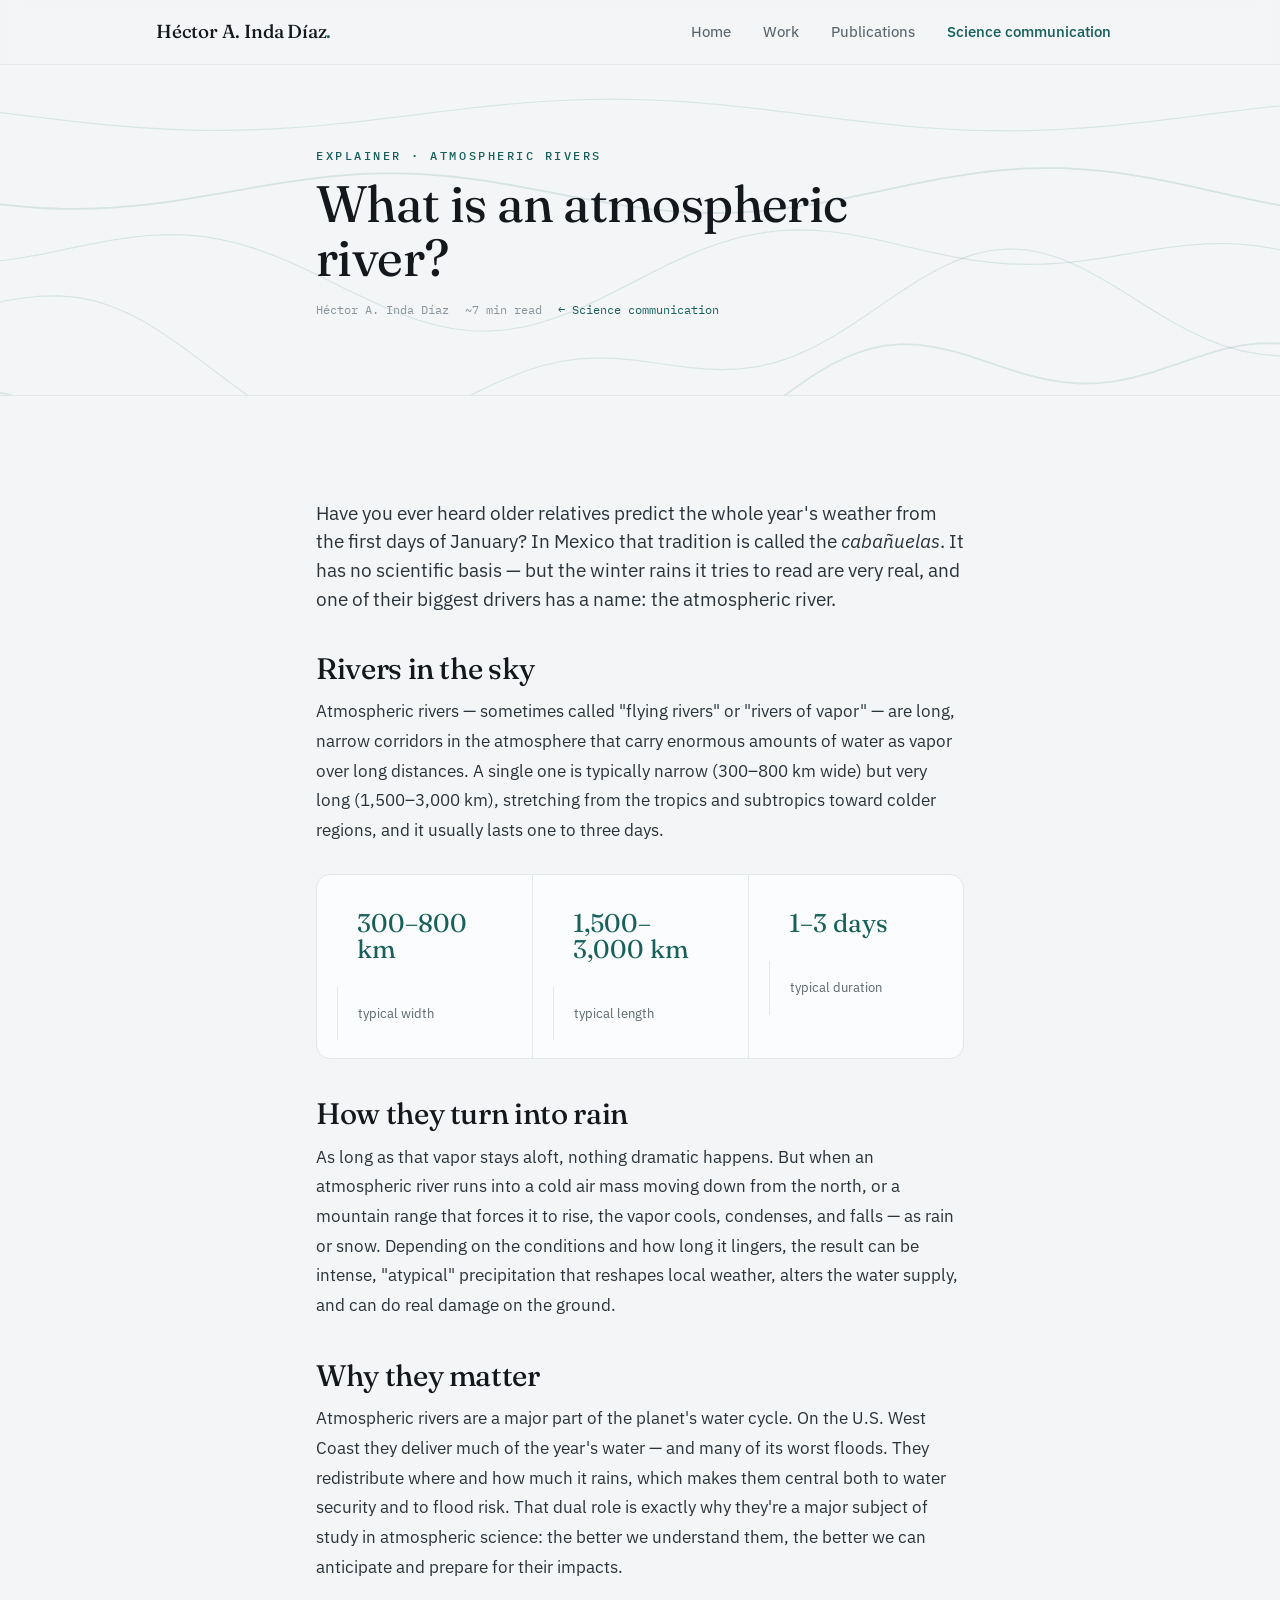
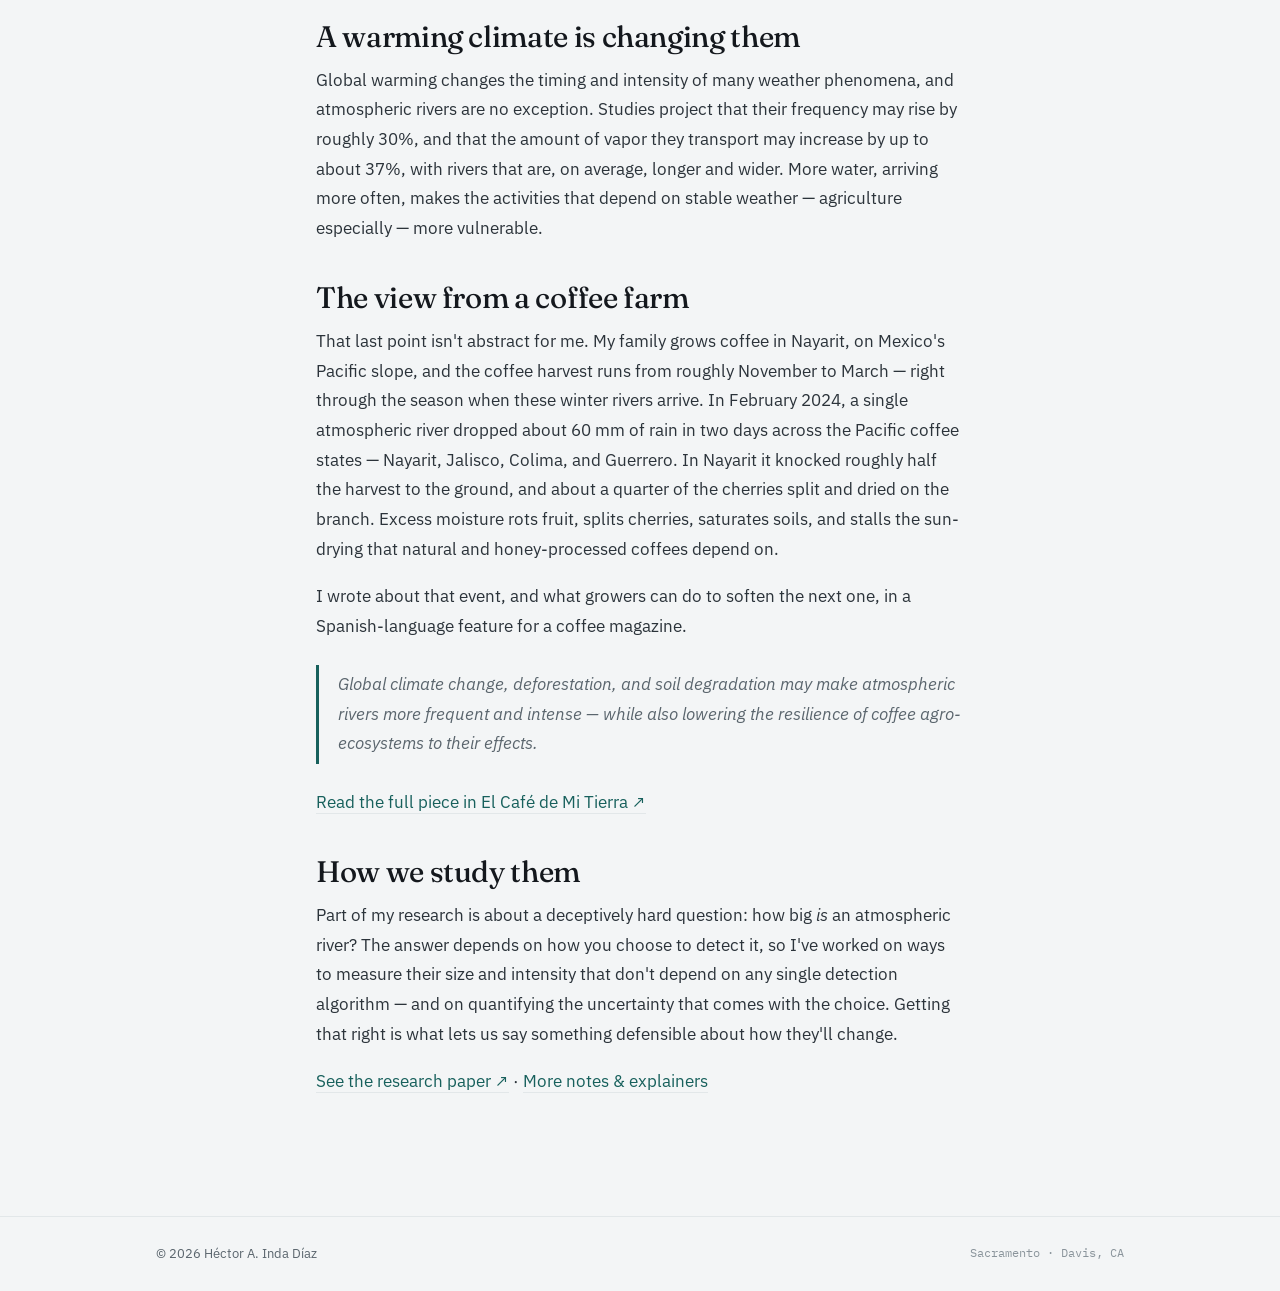
==== atmospheric-rivers.html @ 45b10724 "Hide Spanish version for now (SHOW_ES = False)" ====
<!DOCTYPE html>
<html lang="en">
<head>
<meta charset="utf-8">
<meta name="viewport" content="width=device-width, initial-scale=1">
<title>What is an atmospheric river? — Héctor A. Inda Díaz</title>
<meta name="description" content="A plain-language explainer on atmospheric rivers: what they are, why they matter, how climate change is altering them, and what they mean for the coffee harvest.">
<link rel="icon" href="assets/favicon.png">
<link rel="preconnect" href="https://fonts.googleapis.com">
<link rel="preconnect" href="https://fonts.gstatic.com" crossorigin>
<link href="https://fonts.googleapis.com/css2?family=Fraunces:opsz,wght@9..144,380;9..144,460;9..144,560&family=IBM+Plex+Mono:wght@400;500&family=IBM+Plex+Sans:wght@400;450;500;600&display=swap" rel="stylesheet">
<script>document.documentElement.classList.add('js');</script>
<link rel="stylesheet" href="styles.css">
</head>
<body>
<a class="skip" href="#main">Skip to content</a>

<header class="nav">
  <div class="nav-in">
    <a class="brand" href="index.html">Héctor A. Inda Díaz<span class="dot">.</span></a>
    <div class="nav-right">
      <nav><ul class="nav-links" id="navlinks">
      <li><a href="index.html">Home</a></li>
      <li><a href="work.html">Work</a></li>
      <li><a href="publications.html">Publications</a></li>
      <li><a href="writing.html" class="active">Science communication</a></li>
      </ul></nav>
      <button class="nav-toggle" aria-label="Menu" aria-expanded="false" aria-controls="navlinks"><span></span></button>
    </div>
  </div>
</header>

<main id="main">
  <section class="hero article" style="border-bottom:1px solid var(--mist)">
    <svg class="hero-contours js-contours" data-stroke="#17605c" data-opacity="0.13" data-lines="14" aria-hidden="true"></svg>
    <div class="wrap" style="position:relative;z-index:2;padding-block:clamp(44px,7vw,76px)">
      <span class="eyebrow">Explainer · Atmospheric rivers</span>
      <h1 style="margin:.5rem 0 .6rem;font-size:clamp(2.1rem,4.6vw,3.2rem)">What is an atmospheric river?</h1>
      <div class="article-meta"><span>Héctor A. Inda Díaz</span><span>~7 min read</span><span><a href="writing.html" style="color:var(--current);text-decoration:none">← Science communication</a></span></div>
    </div>
  </section>

  <section class="section article">
    <div class="wrap prose">
      <p class="lead" style="font-size:1.2rem;color:#2b333a">Have you ever heard older relatives predict the whole year's weather from the first days of January? In Mexico that tradition is called the <em>cabañuelas</em>. It has no scientific basis — but the winter rains it tries to read are very real, and one of their biggest drivers has a name: the atmospheric river.</p>

      <h2>Rivers in the sky</h2>
      <p>Atmospheric rivers — sometimes called "flying rivers" or "rivers of vapor" — are long, narrow corridors in the atmosphere that carry enormous amounts of water as vapor over long distances. A single one is typically narrow (300–800 km wide) but very long (1,500–3,000 km), stretching from the tropics and subtropics toward colder regions, and it usually lasts one to three days.</p>

      <div class="keyfacts">
        <div><div class="n">300–800 km</div><div class="l">typical width</div></div>
        <div><div class="n">1,500–3,000 km</div><div class="l">typical length</div></div>
        <div><div class="n">1–3 days</div><div class="l">typical duration</div></div>
      </div>

      <h2>How they turn into rain</h2>
      <p>As long as that vapor stays aloft, nothing dramatic happens. But when an atmospheric river runs into a cold air mass moving down from the north, or a mountain range that forces it to rise, the vapor cools, condenses, and falls — as rain or snow. Depending on the conditions and how long it lingers, the result can be intense, "atypical" precipitation that reshapes local weather, alters the water supply, and can do real damage on the ground.</p>

      <h2>Why they matter</h2>
      <p>Atmospheric rivers are a major part of the planet's water cycle. On the U.S. West Coast they deliver much of the year's water — and many of its worst floods. They redistribute where and how much it rains, which makes them central both to water security and to flood risk. That dual role is exactly why they're a major subject of study in atmospheric science: the better we understand them, the better we can anticipate and prepare for their impacts.</p>

      <h2>A warming climate is changing them</h2>
      <p>Global warming changes the timing and intensity of many weather phenomena, and atmospheric rivers are no exception. Studies project that their frequency may rise by roughly 30%, and that the amount of vapor they transport may increase by up to about 37%, with rivers that are, on average, longer and wider. More water, arriving more often, makes the activities that depend on stable weather — agriculture especially — more vulnerable.</p>

      <h2>The view from a coffee farm</h2>
      <p>That last point isn't abstract for me. My family grows coffee in Nayarit, on Mexico's Pacific slope, and the coffee harvest runs from roughly November to March — right through the season when these winter rivers arrive. In February 2024, a single atmospheric river dropped about 60 mm of rain in two days across the Pacific coffee states — Nayarit, Jalisco, Colima, and Guerrero. In Nayarit it knocked roughly half the harvest to the ground, and about a quarter of the cherries split and dried on the branch. Excess moisture rots fruit, splits cherries, saturates soils, and stalls the sun-drying that natural and honey-processed coffees depend on.</p>
      <p>I wrote about that event, and what growers can do to soften the next one, in a Spanish-language feature for a coffee magazine.</p>
      <blockquote>Global climate change, deforestation, and soil degradation may make atmospheric rivers more frequent and intense — while also lowering the resilience of coffee agro-ecosystems to their effects.</blockquote>
      <p><a href="https://elcafedemitierra.com/rios-atmosfericos-cabanuelas-o-perjuicios-a-la-cosecha-de-cafe.html" target="_blank" rel="noopener">Read the full piece in El Café de Mi Tierra ↗</a></p>

      <h2>How we study them</h2>
      <p>Part of my research is about a deceptively hard question: how big <em>is</em> an atmospheric river? The answer depends on how you choose to detect it, so I've worked on ways to measure their size and intensity that don't depend on any single detection algorithm — and on quantifying the uncertainty that comes with the choice. Getting that right is what lets us say something defensible about how they'll change.</p>
      <p><a href="https://doi.org/10.1029/2020JD033746" target="_blank" rel="noopener">See the research paper ↗</a> · <a href="writing.html">More notes &amp; explainers</a></p>
    </div>
  </section>
</main>

<footer class="foot">
  <div class="wrap foot-in">
    <span>© <span data-year>2026</span> Héctor A. Inda Díaz</span>
    <span class="mono">Sacramento · Davis, CA</span>
  </div>
</footer>
<script src="script.js"></script>
</body>
</html>
---- styles.css ----
/* =========================================================================
   Héctor Inda Díaz — personal site
   Design: minimal/elegant, atmospheric. Signature = contour isolines.
   Type: Fraunces (display) · IBM Plex Sans (body) · IBM Plex Mono (labels)
   ========================================================================= */

:root{
  --ink:#14181d;
  --haze:#f3f5f6;        /* cool off-white page bg */
  --paper:#fbfcfd;       /* cards */
  --mist:#e2e7e9;        /* hairlines / fills */
  --slate:#5a656d;       /* secondary text */
  --slate-soft:#8a949b;  /* tertiary */
  --current:#17605c;     /* deep teal accent */
  --current-deep:#0d423f;
  --current-wash:#e8efee;

  --maxw:1080px;
  --gutter:clamp(20px, 5vw, 56px);

  --serif:"Fraunces", Georgia, "Times New Roman", serif;
  --sans:"IBM Plex Sans", system-ui, -apple-system, Segoe UI, Roboto, sans-serif;
  --mono:"IBM Plex Mono", ui-monospace, SFMono-Regular, Menlo, monospace;

  --r:14px;
  --ease:cubic-bezier(.22,.61,.36,1);
}

*,*::before,*::after{box-sizing:border-box}
html{-webkit-text-size-adjust:100%}
body{
  margin:0;
  background:var(--haze);
  color:var(--ink);
  font-family:var(--sans);
  font-size:clamp(15px,1.02vw + 12px,17px);
  line-height:1.62;
  font-feature-settings:"kern","liga";
  -webkit-font-smoothing:antialiased;
  text-rendering:optimizeLegibility;
}
img{max-width:100%;display:block}
a{color:inherit}

/* ---------- type ---------- */
h1,h2,h3{font-family:var(--serif);font-weight:430;line-height:1.06;letter-spacing:-.012em;margin:0}
h1{font-size:clamp(2.6rem,6.2vw,4.5rem)}
h2{font-size:clamp(1.9rem,3.6vw,2.7rem)}
h3{font-size:clamp(1.18rem,1.7vw,1.42rem);line-height:1.18}
p{margin:0 0 1rem}
.lead{font-size:clamp(1.12rem,1.5vw,1.4rem);line-height:1.5;color:#2b333a;max-width:34ch}

.eyebrow{
  font-family:var(--mono);
  font-size:.72rem;letter-spacing:.22em;text-transform:uppercase;
  color:var(--current);font-weight:500;
}
.mono{font-family:var(--mono)}

/* ---------- layout ---------- */
.wrap{max-width:var(--maxw);margin-inline:auto;padding-inline:var(--gutter)}
.section{padding-block:clamp(56px,8vw,108px);position:relative}
.section + .section{border-top:1px solid var(--mist)}

.sec-head{display:flex;align-items:baseline;gap:18px;margin-bottom:40px}
.sec-head .idx{font-family:var(--mono);font-size:.78rem;color:var(--slate-soft);letter-spacing:.1em;padding-top:.4em}
.sec-head h2{flex:1}

/* ---------- skip link + focus ---------- */
.skip{position:absolute;left:-9999px;top:0;background:var(--ink);color:#fff;padding:10px 16px;border-radius:0 0 8px 0;z-index:200}
.skip:focus{left:0}
a:focus-visible,button:focus-visible{outline:2.5px solid var(--current);outline-offset:3px;border-radius:3px}

/* ---------- nav ---------- */
.nav{position:sticky;top:0;z-index:100;background:color-mix(in srgb,var(--haze) 86%,transparent);backdrop-filter:blur(10px);border-bottom:1px solid var(--mist)}
.nav-in{display:flex;align-items:center;justify-content:space-between;height:64px;max-width:var(--maxw);margin-inline:auto;padding-inline:var(--gutter)}
.brand{font-family:var(--serif);font-size:1.18rem;letter-spacing:-.01em;text-decoration:none;font-weight:480}
.brand .dot{color:var(--current)}
.nav-links{display:flex;gap:6px;align-items:center;list-style:none;margin:0;padding:0}
.nav-links a{
  text-decoration:none;font-size:.92rem;color:var(--slate);
  padding:8px 13px;border-radius:8px;transition:color .2s,background .2s;
  font-weight:450;
}
.nav-links a:hover{color:var(--ink);background:var(--current-wash)}
.nav-links a.active{color:var(--current);font-weight:520}
.nav-toggle{display:none;background:none;border:1px solid var(--mist);border-radius:9px;width:42px;height:38px;cursor:pointer;align-items:center;justify-content:center}
.nav-toggle span{display:block;width:18px;height:1.6px;background:var(--ink);position:relative}
.nav-toggle span::before,.nav-toggle span::after{content:"";position:absolute;left:0;width:18px;height:1.6px;background:var(--ink)}
.nav-toggle span::before{top:-6px}.nav-toggle span::after{top:6px}

/* ---------- hero ---------- */
.hero{position:relative;overflow:clip;border-bottom:1px solid var(--mist)}
.hero-contours{position:absolute;inset:0;width:100%;height:100%;z-index:0;pointer-events:none}
.hero-in{position:relative;z-index:2;display:grid;grid-template-columns:1.15fr .85fr;gap:clamp(28px,5vw,72px);align-items:center;
  padding-block:clamp(54px,9vw,104px)}
.hero-copy{max-width:38ch}
.hero-copy h1{margin:.5rem 0 1.2rem}
.hero-meta{display:flex;flex-wrap:wrap;gap:8px 18px;font-family:var(--mono);font-size:.78rem;color:var(--slate);margin:1.4rem 0 1.8rem}
.hero-meta span{display:inline-flex;align-items:center;gap:7px}
.hero-meta span::before{content:"";width:5px;height:5px;border-radius:50%;background:var(--current)}

.actions{display:flex;flex-wrap:wrap;gap:10px;align-items:center}
.btn{display:inline-flex;align-items:center;gap:8px;text-decoration:none;font-size:.92rem;font-weight:500;
  padding:11px 18px;border-radius:10px;transition:transform .2s var(--ease),background .2s,border-color .2s,color .2s}
.btn-primary{background:var(--current);color:#fff}
.btn-primary:hover{background:var(--current-deep);transform:translateY(-1px)}
.btn-ghost{background:transparent;border:1px solid var(--mist);color:var(--ink)}
.btn-ghost:hover{border-color:var(--current);color:var(--current);transform:translateY(-1px)}

.iconrow{display:flex;gap:4px;margin-top:18px}
.iconrow a{display:inline-flex;align-items:center;justify-content:center;width:40px;height:40px;border-radius:9px;color:var(--slate);text-decoration:none;transition:color .2s,background .2s}
.iconrow a:hover{color:var(--current);background:var(--current-wash)}
.iconrow svg{width:19px;height:19px}

/* portrait */
.portrait{position:relative;justify-self:center}
.portrait-frame{position:relative;width:min(330px,80vw);aspect-ratio:4/5;border-radius:18px;overflow:hidden;
  box-shadow:0 1px 0 var(--mist),0 22px 50px -28px rgba(20,24,29,.5);background:var(--mist)}
.portrait-frame img{width:100%;height:100%;object-fit:cover}
.portrait .tag{position:absolute;left:14px;bottom:14px;z-index:3;background:color-mix(in srgb,var(--ink) 78%,transparent);
  color:#fff;font-family:var(--mono);font-size:.66rem;letter-spacing:.06em;padding:6px 10px;border-radius:7px;backdrop-filter:blur(4px)}

/* ---------- generic cards / grids ---------- */
.grid{display:grid;gap:18px}
.grid.cols-2{grid-template-columns:repeat(2,1fr)}
.grid.cols-3{grid-template-columns:repeat(3,1fr)}

.card{background:var(--paper);border:1px solid var(--mist);border-radius:var(--r);padding:24px 24px 22px;transition:border-color .25s,transform .25s var(--ease),box-shadow .25s}
.card:hover{border-color:#cdd6d8;transform:translateY(-2px);box-shadow:0 18px 40px -30px rgba(20,24,29,.5)}
.card .eyebrow{display:block;margin-bottom:12px}
.card h3{margin-bottom:8px}
.card p{color:var(--slate);font-size:.95rem;margin-bottom:0}

/* focus strip on home */
.focus-list{display:grid;grid-template-columns:repeat(3,1fr);gap:0;border:1px solid var(--mist);border-radius:var(--r);overflow:hidden;background:var(--paper)}
.focus-list div{padding:22px 22px}
.focus-list div + div{border-left:1px solid var(--mist)}
.focus-list .k{font-family:var(--mono);font-size:.7rem;letter-spacing:.14em;text-transform:uppercase;color:var(--slate-soft);margin-bottom:8px}
.focus-list .v{font-size:.98rem;color:var(--ink);line-height:1.4}

/* chips */
.chips{display:flex;flex-wrap:wrap;gap:7px;margin-top:14px}
.chip{font-family:var(--mono);font-size:.72rem;color:var(--slate);background:var(--haze);border:1px solid var(--mist);padding:4px 9px;border-radius:999px}

/* interests + education two-up */
.two-up{display:grid;grid-template-columns:1fr 1fr;gap:clamp(28px,5vw,64px)}
.deflist{margin:0}
.edu-item{display:flex;justify-content:space-between;gap:16px;padding:16px 0;border-top:1px solid var(--mist)}
.edu-item:first-child{border-top:none}
.edu-item .deg{font-weight:500}
.edu-item .org{color:var(--slate);font-size:.92rem;margin-top:2px}
.edu-item .yr{font-family:var(--mono);font-size:.8rem;color:var(--slate-soft);white-space:nowrap;padding-top:3px}

.tags{display:flex;flex-wrap:wrap;gap:8px}
.tag{font-size:.86rem;color:var(--current-deep);background:var(--current-wash);border-radius:999px;padding:6px 13px}

/* ---------- work entries ---------- */
.work-entry{display:grid;grid-template-columns:160px 1fr;gap:clamp(18px,3vw,40px);padding:30px 0;border-top:1px solid var(--mist)}
.work-entry:first-of-type{border-top:none}
.work-entry .meta .role{font-family:var(--mono);font-size:.72rem;letter-spacing:.1em;text-transform:uppercase;color:var(--current);margin-bottom:6px}
.work-entry .meta .org{font-size:.9rem;color:var(--slate)}
.work-entry .meta .yr{font-family:var(--mono);font-size:.78rem;color:var(--slate-soft);margin-top:4px}
.work-entry h3{margin-bottom:10px}
.work-entry .body p{color:var(--slate);font-size:.97rem}
.work-entry .links{display:flex;gap:16px;margin-top:12px;flex-wrap:wrap}
.work-entry .links a{font-size:.86rem;color:var(--current);text-decoration:none;border-bottom:1px solid transparent;transition:border-color .2s}
.work-entry .links a:hover{border-color:var(--current)}

/* ---------- publications ---------- */
.pub{display:grid;grid-template-columns:64px 1fr;gap:22px;padding:26px 0;border-top:1px solid var(--mist)}
.pub:first-of-type{border-top:none}
.pub .yr{font-family:var(--mono);font-size:.9rem;color:var(--current);padding-top:3px}
.pub .ttl{font-family:var(--serif);font-size:1.16rem;line-height:1.28;margin-bottom:6px}
.pub .authors{font-size:.92rem;color:var(--slate);margin-bottom:4px}
.pub .venue{font-size:.88rem;color:var(--slate-soft);font-style:italic}
.pub .links{margin-top:10px}
.pub .links a{font-family:var(--mono);font-size:.78rem;color:var(--current);text-decoration:none;border-bottom:1px solid var(--mist)}
.pub .links a:hover{border-color:var(--current)}
.pub .me{color:var(--ink);font-weight:600}

/* ---------- writing ---------- */
.note-card{display:block;text-decoration:none;background:var(--paper);border:1px solid var(--mist);border-radius:var(--r);padding:26px;transition:border-color .25s,transform .25s var(--ease)}
.note-card:hover{border-color:var(--current);transform:translateY(-2px)}
.note-card .k{font-family:var(--mono);font-size:.7rem;letter-spacing:.12em;text-transform:uppercase;color:var(--slate-soft);margin-bottom:14px;display:flex;justify-content:space-between}
.note-card h3{margin-bottom:8px}
.note-card p{color:var(--slate);font-size:.95rem;margin:0}
.callout{background:var(--current-wash);border:1px solid color-mix(in srgb,var(--current) 22%,var(--mist));border-radius:var(--r);padding:22px 24px;color:var(--current-deep);font-size:.96rem}

/* ---------- contact / footer ---------- */
.contact{background:var(--ink);color:var(--haze);position:relative;overflow:clip}
.contact .eyebrow{color:#7fd0c9}
.contact h2{color:#fff}
.contact a.maillink{font-family:var(--serif);font-size:clamp(1.6rem,4vw,2.6rem);color:#fff;text-decoration:none;border-bottom:2px solid rgba(255,255,255,.25);transition:border-color .25s}
.contact a.maillink:hover{border-color:#7fd0c9}
.contact .iconrow a{color:#aeb8bd}
.contact .iconrow a:hover{color:#fff;background:rgba(255,255,255,.08)}

.foot{border-top:1px solid var(--mist);background:var(--haze)}
.foot-in{display:flex;justify-content:space-between;gap:18px;flex-wrap:wrap;padding-block:26px;font-size:.82rem;color:var(--slate)}
.foot-in .mono{font-size:.76rem;color:var(--slate-soft)}

/* ---------- contour signature drift ---------- */
.js-contours{display:block}
.contour-group{transform-origin:center;animation:drift 26s ease-in-out infinite}
@keyframes drift{
  0%,100%{transform:translateX(-14px)}
  50%{transform:translateX(14px)}
}

/* ---------- reveal animation (progressive enhancement) ---------- */
.js .reveal{opacity:0;transform:translateY(16px);transition:opacity .7s var(--ease),transform .7s var(--ease)}
.js .reveal.in{opacity:1;transform:none}

/* ---------- responsive ---------- */
@media (max-width:860px){
  .hero-in{grid-template-columns:1fr;gap:38px}
  .portrait{order:-1;justify-self:start}
  .portrait-frame{width:min(280px,72vw)}
  .two-up{grid-template-columns:1fr;gap:34px}
  .grid.cols-3{grid-template-columns:1fr 1fr}
  .focus-list{grid-template-columns:1fr}
  .focus-list div + div{border-left:none;border-top:1px solid var(--mist)}
  .work-entry{grid-template-columns:1fr;gap:10px}
  .pub{grid-template-columns:1fr;gap:6px}
  .pub .yr{padding-top:0}
}
@media (max-width:820px){
  .nav-toggle{display:inline-flex}
  .nav-links{position:absolute;top:64px;left:0;right:0;flex-direction:column;align-items:stretch;gap:2px;
    background:var(--haze);border-bottom:1px solid var(--mist);padding:10px var(--gutter) 16px;display:none;z-index:120}
  .nav-links.open{display:flex}
  .nav-links a{padding:12px 12px}
}
@media (max-width:600px){
  .grid.cols-2,.grid.cols-3{grid-template-columns:1fr}
}

/* ---------- language toggle + new sections ---------- */
.nav-right{display:flex;align-items:center;gap:8px}
.lang{display:inline-flex;align-items:center;gap:1px;font-family:var(--mono);font-size:.76rem}
.lang a,.lang span.cur{text-decoration:none;color:var(--slate-soft);padding:4px 7px;border-radius:7px;transition:color .2s,background .2s}
.lang .cur{color:var(--current);font-weight:600}
.lang a:hover{color:var(--ink);background:var(--current-wash)}
.lang .sep{color:var(--mist);padding:0}

.linklist{display:flex;flex-wrap:wrap;gap:8px 16px;margin-top:14px}
.linklist a{font-size:.9rem;color:var(--current);text-decoration:none;border-bottom:1px solid var(--mist);transition:border-color .2s}
.linklist a:hover{border-color:var(--current)}

/* ---------- article / prose ---------- */
.article .wrap{max-width:760px}
.prose{font-size:1.06rem;line-height:1.75;color:#2b333a}
.prose h2{font-family:var(--serif);font-weight:460;font-size:clamp(1.4rem,2.6vw,1.85rem);line-height:1.2;margin:2.3rem 0 .7rem;color:var(--ink)}
.prose p{margin:0 0 1.1rem}
.prose a{color:var(--current);text-decoration:none;border-bottom:1px solid var(--mist)}
.prose a:hover{border-color:var(--current)}
.prose blockquote{margin:1.5rem 0;padding:.3rem 0 .3rem 1.2rem;border-left:3px solid var(--current);color:var(--slate);font-style:italic}
.prose .lead{max-width:none}
.article-meta{font-family:var(--mono);font-size:.78rem;color:var(--slate-soft);display:flex;gap:8px 16px;flex-wrap:wrap;margin-top:14px}
.keyfacts{display:grid;grid-template-columns:repeat(3,1fr);gap:0;border:1px solid var(--mist);border-radius:var(--r);overflow:hidden;background:var(--paper);margin:1.8rem 0}
.keyfacts div{padding:18px 20px}
.keyfacts div+div{border-left:1px solid var(--mist)}
.keyfacts .n{font-family:var(--serif);font-size:1.6rem;color:var(--current);line-height:1}
.keyfacts .l{font-size:.82rem;color:var(--slate);margin-top:6px;line-height:1.35}
@media (max-width:600px){
  .keyfacts{grid-template-columns:1fr}
  .keyfacts div+div{border-left:none;border-top:1px solid var(--mist)}
}

@media (prefers-reduced-motion:reduce){
  *{animation:none!important;transition:none!important}
  .js .reveal{opacity:1;transform:none}
}
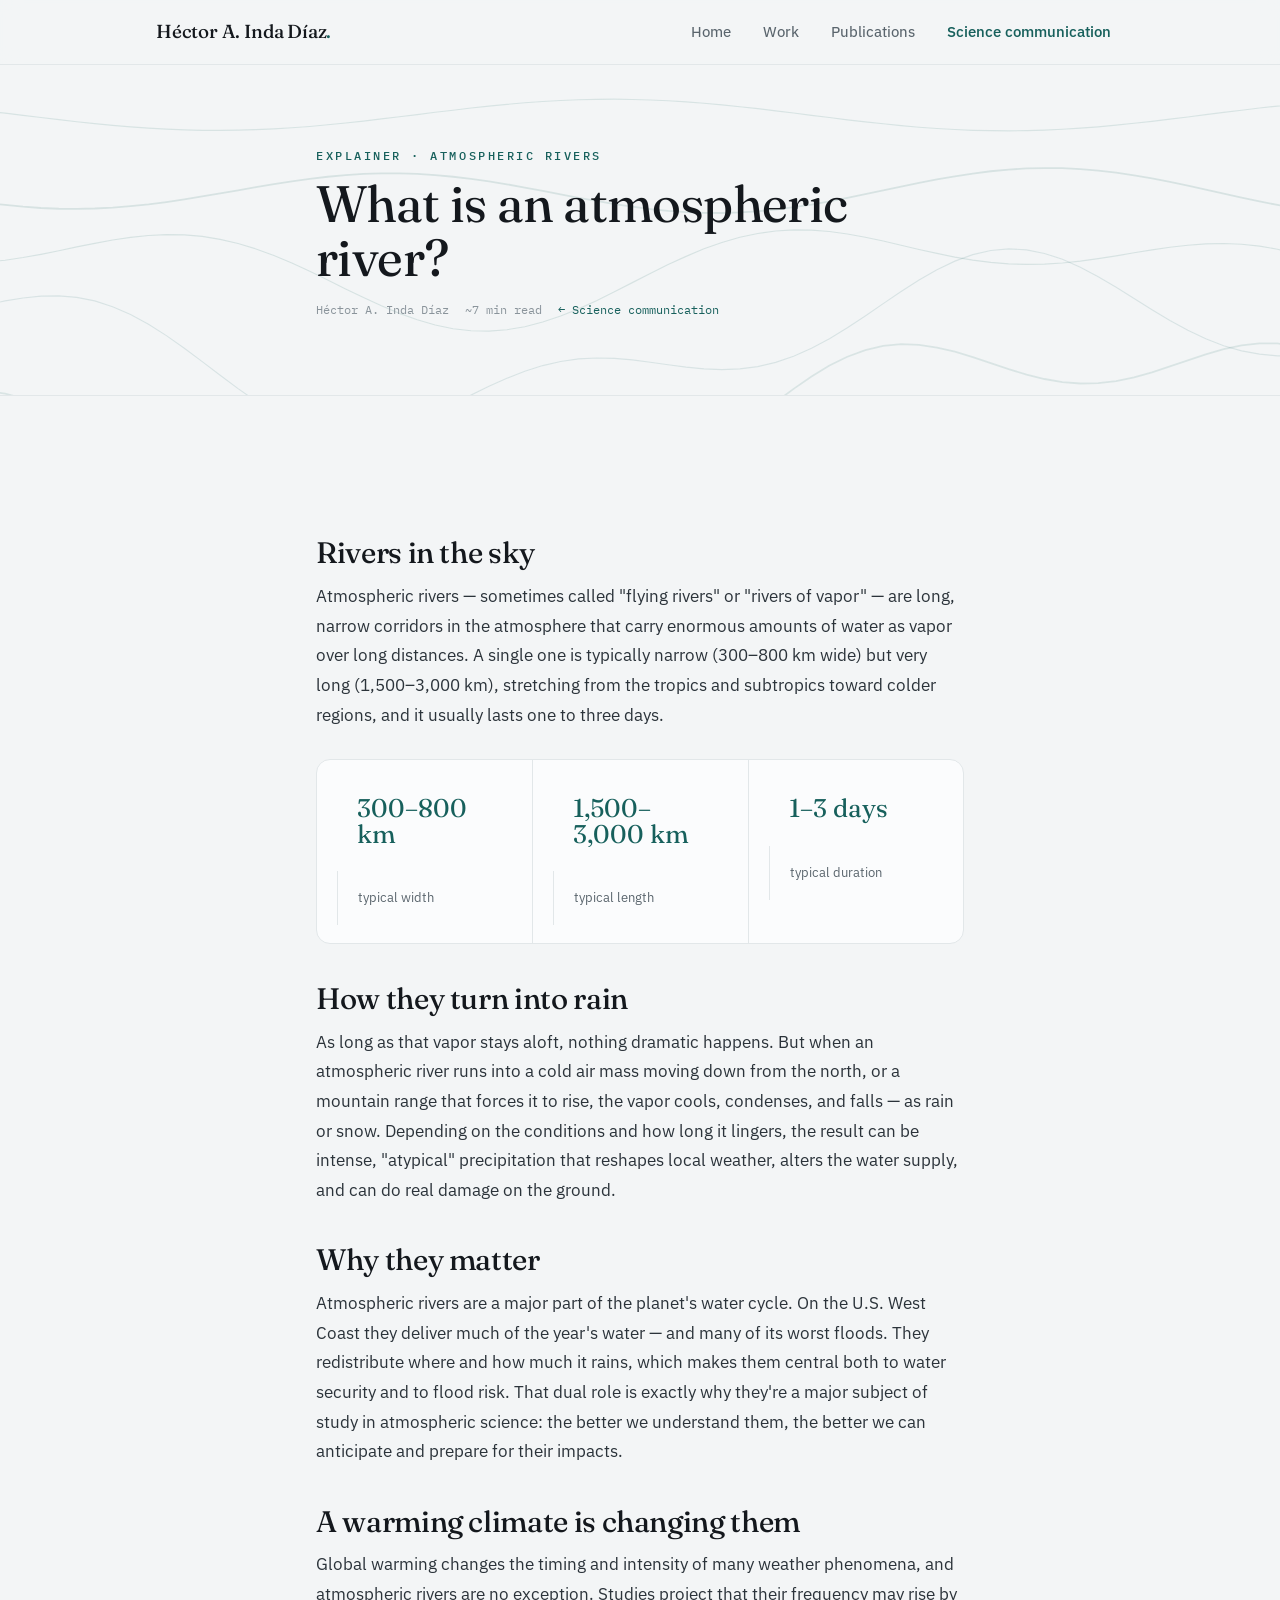
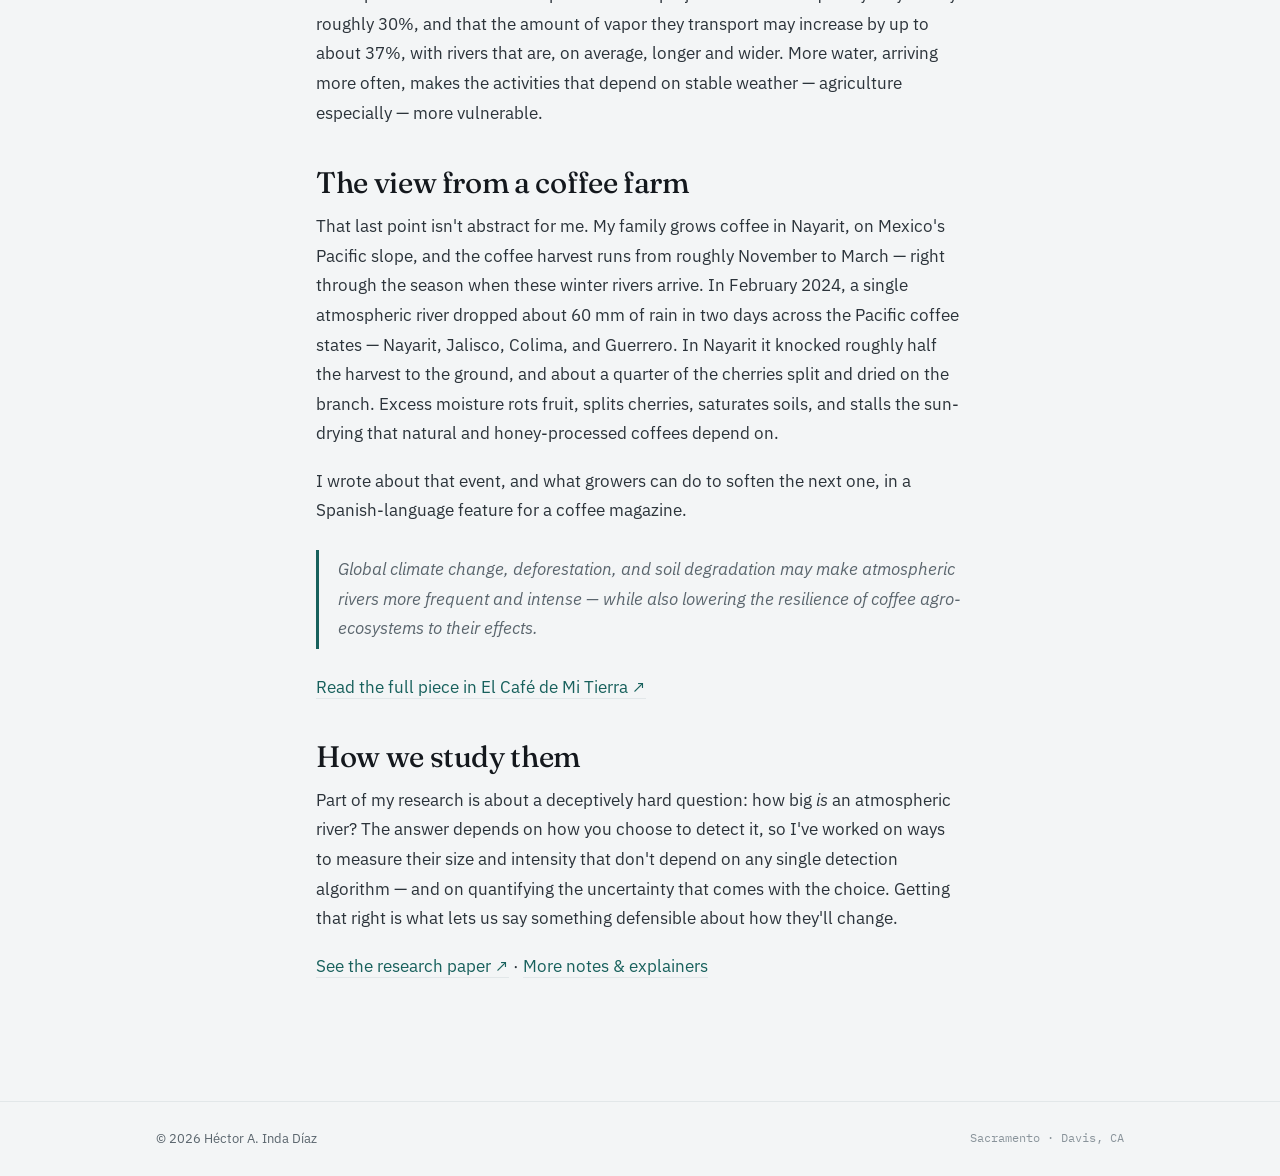
==== commit 6cc5fc65: "Small tweaks" ====
--- a/atmospheric-rivers.html
+++ b/atmospheric-rivers.html
@@ -42,7 +42,7 @@
 
   <section class="section article">
     <div class="wrap prose">
-      <p class="lead" style="font-size:1.2rem;color:#2b333a">Have you ever heard older relatives predict the whole year's weather from the first days of January? In Mexico that tradition is called the <em>cabañuelas</em>. It has no scientific basis — but the winter rains it tries to read are very real, and one of their biggest drivers has a name: the atmospheric river.</p>
+      <!-- <p class="lead" style="font-size:1.2rem;color:#2b333a">Have you ever heard older relatives predict the whole year's weather from the first days of January? In Mexico that tradition is called the <em>cabañuelas</em>. It has no scientific basis — but the winter rains it tries to read are very real, and one of their biggest drivers has a name: the atmospheric river.</p> -->
 
       <h2>Rivers in the sky</h2>
       <p>Atmospheric rivers — sometimes called "flying rivers" or "rivers of vapor" — are long, narrow corridors in the atmosphere that carry enormous amounts of water as vapor over long distances. A single one is typically narrow (300–800 km wide) but very long (1,500–3,000 km), stretching from the tropics and subtropics toward colder regions, and it usually lasts one to three days.</p>
